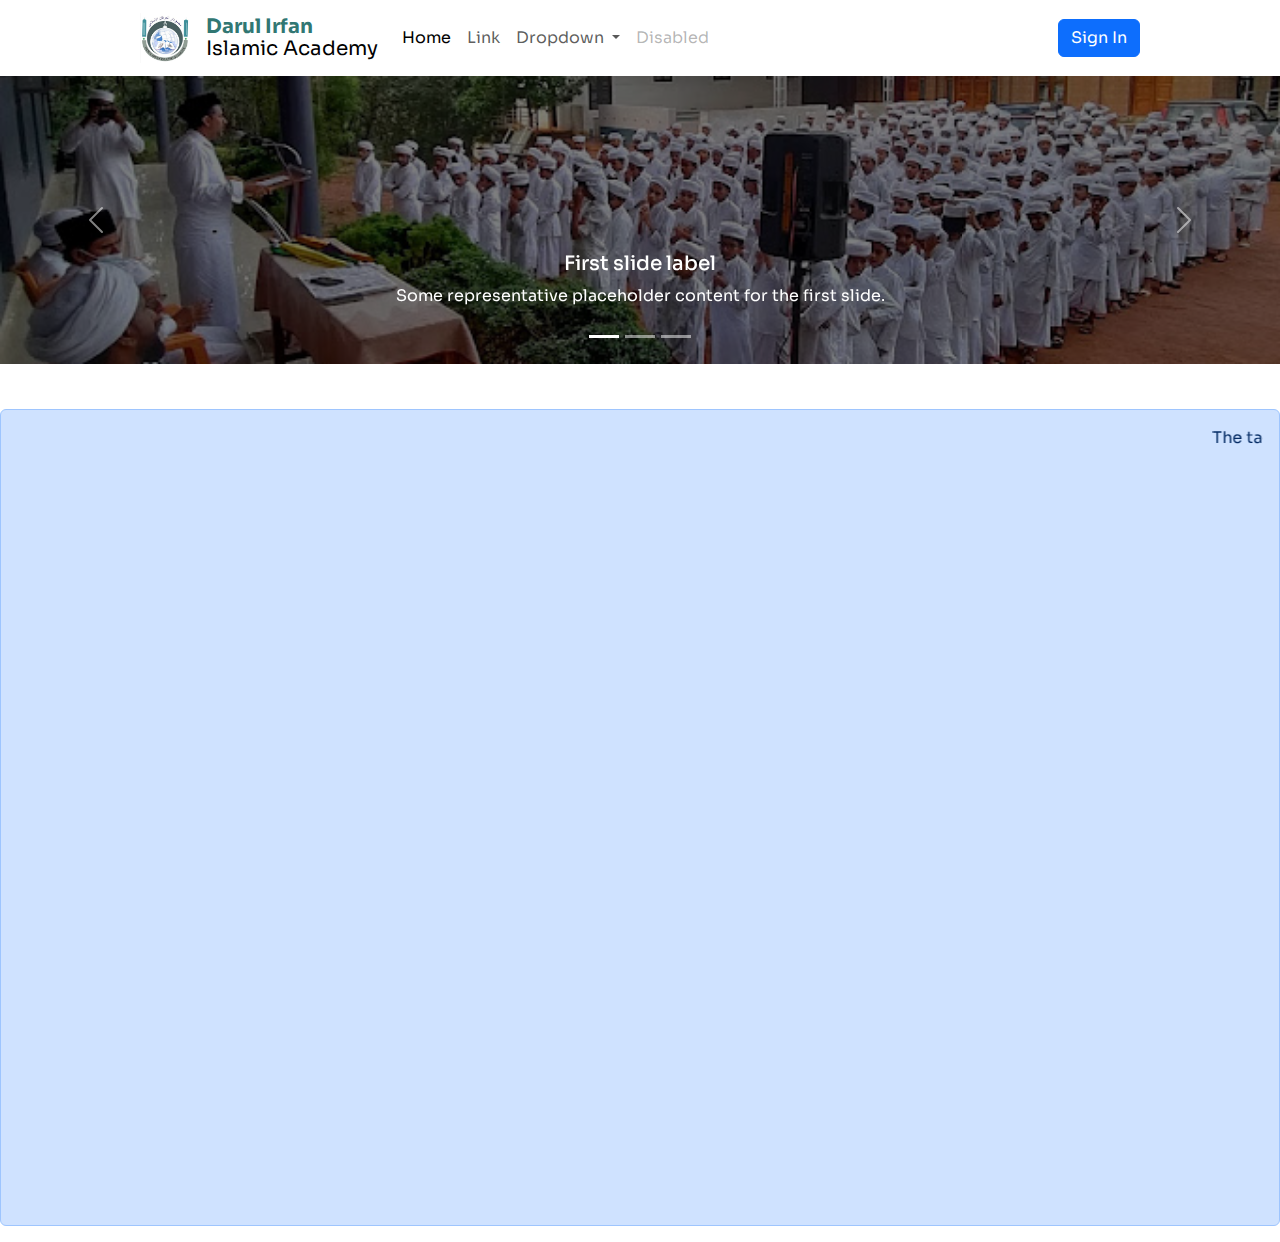
==== index.html @ 83af202c "first commit" ====
<!doctype html>
<html lang="en">
<head>
    <meta charset="UTF-8">
    <meta name="viewport"
          content="width=device-width, user-scalable=no, initial-scale=1.0, maximum-scale=1.0, minimum-scale=1.0">
    <meta http-equiv="X-UA-Compatible" content="ie=edge">
    <title>Document</title>
    <link rel="stylesheet" href="/css/bootstrap.min.css">
    <link rel="stylesheet" href="style.css">
</head>
<body>

<header>
<nav class="navbar navbar-expand-lg bs-body-tertiary">
    <div class="container-fluid">

            <a class="navbar-brand" href="#">
                <img src="/IMGS/unnamed.jpg" alt="Bootstrap" width="50" height="50">
            </a>

        <a class="navbar-brand" href="#"> <span class="di-bold">Darul Irfan</span> <br> <span class="di-nor">Islamic Academy</span> </a>
        <button class="navbar-toggler" type="button" data-bs-toggle="collapse" data-bs-target="#navbarSupportedContent" aria-controls="navbarSupportedContent" aria-expanded="false" aria-label="Toggle navigation">
            <span class="navbar-toggler-icon"></span>
        </button>
        <div class="collapse navbar-collapse" id="navbarSupportedContent">
            <ul class="navbar-nav me-auto mb-2 mb-lg-0">
                <li class="nav-item">
                    <a class="nav-link active" aria-current="page" href="#">Home</a>
                </li>
                <li class="nav-item">
                    <a class="nav-link" href="#">Link</a>
                </li>
                <li class="nav-item dropdown">
                    <a class="nav-link dropdown-toggle" href="#" role="button" data-bs-toggle="dropdown" aria-expanded="false">
                        Dropdown
                    </a>
                    <ul class="dropdown-menu">
                        <li><a class="dropdown-item" href="#">Action</a></li>
                        <li><a class="dropdown-item" href="#">Another action</a></li>
                        <li><hr class="dropdown-divider"></li>
                        <li><a class="dropdown-item" href="#">Something else here</a></li>
                    </ul>
                </li>
                <li class="nav-item">
                    <a class="nav-link disabled">Disabled</a>
                </li>
            </ul>
<!--            <form class="d-flex" role="search">-->
<!--                <input class="form-control me-2" type="search" placeholder="Search" aria-label="Search">-->
<!--                <button class="btn btn-outline-success" type="submit">Search</button>-->
<!--            </form>-->
            <div class="d-grid gap-2 d-md-block">
                <button class="btn btn-primary" type="button">Sign In</button>
<!--                <button class="btn btn-primary" type="button">Button</button>-->
            </div>
        </div>
    </div>
</nav>
</header>

<section>
    <div id="carouselExampleAutoplaying" class="carousel slide" data-bs-ride="carousel">
        <div class="carousel-indicators">
            <button type="button" data-bs-target="#carouselExampleCaptions" data-bs-slide-to="0" class="active" aria-current="true" aria-label="Slide 1"></button>
            <button type="button" data-bs-target="#carouselExampleCaptions" data-bs-slide-to="1" aria-label="Slide 2"></button>
            <button type="button" data-bs-target="#carouselExampleCaptions" data-bs-slide-to="2" aria-label="Slide 3"></button>
        </div>
        <div class="carousel-inner">
            <div class="carousel-item active">
                <img src="/IMGS/1.jpg" class="d-block w-100" alt="...">
                <div class="carousel-caption d-none d-md-block">
                    <h5>First slide label</h5>
                    <p>Some representative placeholder content for the first slide.</p>
                </div>
            </div>
            <div class="carousel-item">
                <img src="/IMGS/2.jpg" class="d-block w-100" alt="...">
                <div class="carousel-caption d-none d-md-block">
                    <h5>First slide label</h5>
                    <p>Some representative placeholder content for the first slide.</p>
                </div>
            </div>
            <div class="carousel-item">
                <img src="/IMGS/3.jpg" class="d-block w-100" alt="...">
                <div class="carousel-caption d-none d-md-block">
                    <h5>First slide label</h5>
                    <p>Some representative placeholder content for the first slide.</p>
                </div>
            </div>
        </div>
        <button class="carousel-control-prev" type="button" data-bs-target="#carouselExampleAutoplaying" data-bs-slide="prev">
            <span class="carousel-control-prev-icon" aria-hidden="true"></span>
            <span class="visually-hidden">Previous</span>
        </button>
        <button class="carousel-control-next" type="button" data-bs-target="#carouselExampleAutoplaying" data-bs-slide="next">
            <span class="carousel-control-next-icon" aria-hidden="true"></span>
            <span class="visually-hidden">Next</span>
        </button>
    </div>
</section>

<section class="space"></section>

<div class="alert alert-primary" role="alert">
    <marquee>The tag is used to create scrolling text in HTML. The text can scroll horizontally from left to right or right to left, or vertically from top to bottom or bottom to top</>
</div>

<section class="space"></section>



<section class="mesg">
    <div class="container text-center msg">
        <div class="heading"> </div>
        <div class="row">
            <div class="col">
                <h2>Mission</h2>
                <p>To develop an Islamic educational framework in order to prepare religious scientists (‘Ulama) who acquire, practice and propagate Islam, being alert of their ultimate responsibilities towards Almighty Allah and towards themselves, family, institution , society , surroundings and private and public resources and to make them capable of competing the shifting trends of modern education.</p>
            </div>
            <div class="col">
                <h2>Vision</h2>
                <p>DHIU aims to be the bastion of expertise in Islamic education that they can restore the dynamic role and educational superiority of past Muslim society in all intellectual programs and that seeks to rekindle the spirit of scholarship in Islamic sciences in the era of ever- changing society due to the innovative growth of modern sciences.</p>
            </div>
            <div class="col">
                <h2>Philosophy
                </h2>
                <p>DHIU is founded upon the educational philosophy of Islam which in turn is inspired by the principles of hierarchy and unity of knowledge in its intents, contents and methods. Therefore, our philosophy is based on; Recognizing Allah, the almighty as the fountain- head of knowledge (al ‘ allam); acknowledging him as the ultimate end of every human endeavors;</p>
            </div>
        </div>
    </div>
</section>

<section class="space"></section>


<section class="centre">
    <div class="card mb-3" style="max-width: 80vw;">
        <div class="row g-0">
            <div class="col-md-4">
                <img src="/IMGS/pr.jpg" class="img-fluid rounded-start" alt="..."">
            </div>
            <div class="col-md-8">
                <div class="card-body">
                    <h5 class="card-title">Principal's message</h5>
                    <p class="card-text">This is a wider card with supporting text below as a natural lead-in to additional content. This content is a little bit longer.</p>
                    <p class="card-text"><small class="text-body-secondary">Abdunnaser Hudawi Payyanad</small></p>
                </div>
            </div>
        </div>
    </div>
</section>

<section class="space"></section>

<script src="/js/bootstrap.bundle.min.js"></script>
</body>
</html>
---- style.css ----
@import url('https://fonts.googleapis.com/css2?family=Sora:wght@100;200;300;400;500;600;700;800&display=swap');

*{
    font-family: 'Sora', sans-serif;
}

body{
    -ms-overflow-style: none;  /* IE and Edge */
    scrollbar-width: none;  /* Firefox */
    overscroll-behavior: none;
}

body::-webkit-scrollbar {
    display: none;
}

.carousel-inner{

}
.carousel-inner::after {
    content: '';
    position: absolute;
    width: 100%;
    height: 100%;
    background-color: rgba(0, 0, 0, 0.5);
    top: 0;
    left: 0;
    z-index: 1;
}

.carousel-caption{
    z-index: 2;

}

.space{
    height: 5vh;
}
.centre{
    display: flex;
    align-items: center;
    justify-content: center;

}

.di-bold{
    color: #317773;
    font-weight: bolder;
    gap: 2px;
}
.navbar-brand{
    line-height: 22px;
}
.navbar{
    padding-left: 10vw;
    padding-right: 10vw;
}
.mesg{
    display: flex;
    align-items: center;
    justify-content: center;
}
.msg{
    max-width: 80vw;
    text-align: justify;
    text-justify: inter-word;

}
.msg p{
    text-align: justify;
    text-justify: inter-word;
}
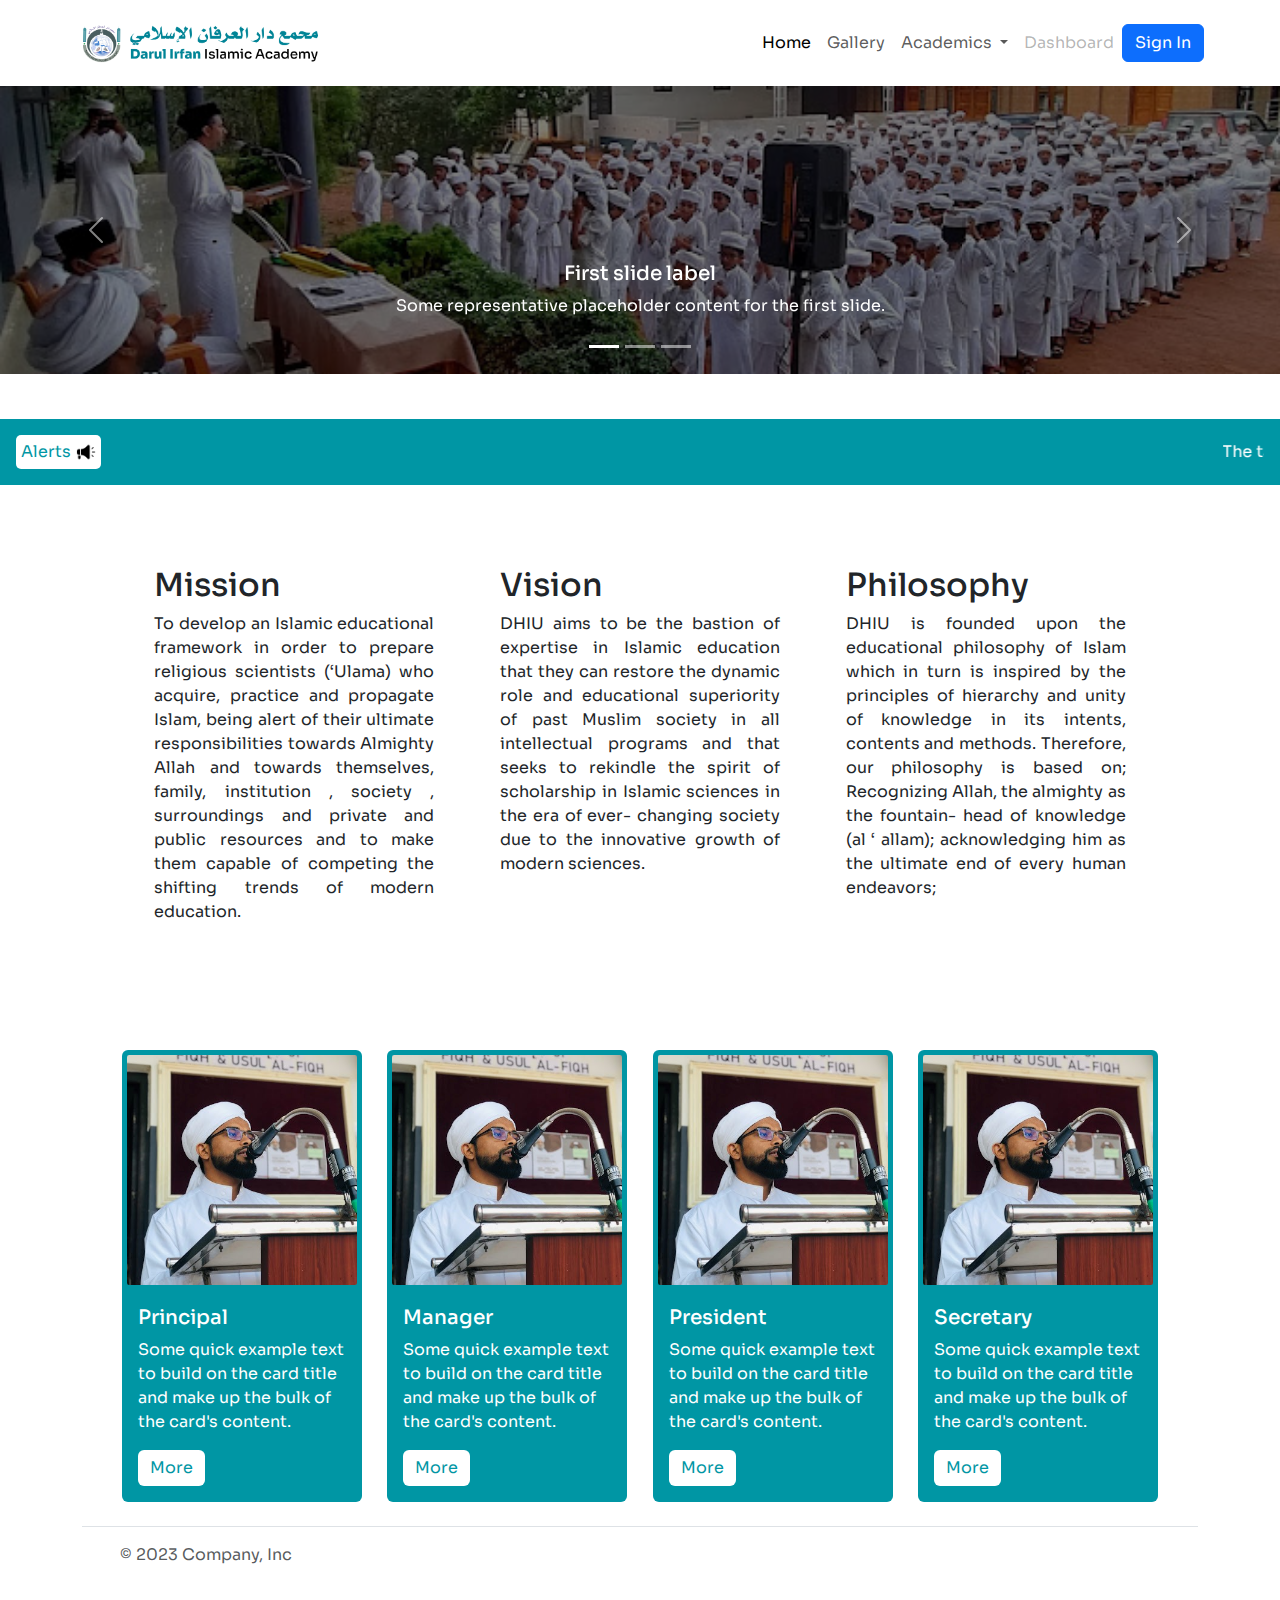
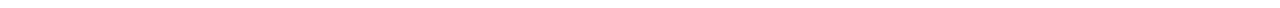
==== commit 8c4686c8: "update" ====
--- a/index.html
+++ b/index.html
@@ -5,45 +5,55 @@
     <meta name="viewport"
           content="width=device-width, user-scalable=no, initial-scale=1.0, maximum-scale=1.0, minimum-scale=1.0">
     <meta http-equiv="X-UA-Compatible" content="ie=edge">
-    <title>Document</title>
+
+    <title>Darul Irfan Islamic Academy</title>
     <link rel="stylesheet" href="/css/bootstrap.min.css">
     <link rel="stylesheet" href="style.css">
+    <link rel="shortcut icon" href="/IMGS/unnamed.jpg" type="image/jpg">
 </head>
 <body>
 
-<header>
+<header class="nvb">
 <nav class="navbar navbar-expand-lg bs-body-tertiary">
+    <!-- <button class="navbar-toggler" type="button" data-bs-toggle="collapse" data-bs-target="#navbarSupportedContent" aria-controls="navbarSupportedContent" aria-expanded="false" aria-label="Toggle navigation">
+        <span class="navbar-toggler-icon"></span>
+    </button> -->
     <div class="container-fluid">
-
-            <a class="navbar-brand" href="#">
-                <img src="/IMGS/unnamed.jpg" alt="Bootstrap" width="50" height="50">
-            </a>
-
-        <a class="navbar-brand" href="#"> <span class="di-bold">Darul Irfan</span> <br> <span class="di-nor">Islamic Academy</span> </a>
+<!--            <a class="navbar-brand" href="#">-->
+<!--                <img src="/IMGS/unnamed.jpg" alt="Bootstrap" width="50" height="50">-->
+<!--            </a>-->
+
+        <a class="navbar-brand" href="#">
+            <img src="/IMGS/logo.png" alt="Bootstrap" width="100%" height="60">
+        </a>
         <button class="navbar-toggler" type="button" data-bs-toggle="collapse" data-bs-target="#navbarSupportedContent" aria-controls="navbarSupportedContent" aria-expanded="false" aria-label="Toggle navigation">
             <span class="navbar-toggler-icon"></span>
         </button>
-        <div class="collapse navbar-collapse" id="navbarSupportedContent">
-            <ul class="navbar-nav me-auto mb-2 mb-lg-0">
+<!--        <a class="navbar-brand" href="#"> <span class="di-bold">Darul Irfan</span> <br> <span class="di-nor">Islamic Academy</span> </a>-->
+        <!-- <button class="navbar-toggler" type="button" data-bs-toggle="collapse" data-bs-target="#navbarSupportedContent" aria-controls="navbarSupportedContent" aria-expanded="false" aria-label="Toggle navigation">
+            <span class="navbar-toggler-icon"></span>
+        </button> -->
+        <div class="collapse navbar-collapse nav-links" id="navbarSupportedContent">
+            <ul class="navbar-nav ms-auto mb-2 mb-lg-0">
                 <li class="nav-item">
                     <a class="nav-link active" aria-current="page" href="#">Home</a>
                 </li>
                 <li class="nav-item">
-                    <a class="nav-link" href="#">Link</a>
+                    <a class="nav-link" href="/gallery.html">Gallery</a>
                 </li>
                 <li class="nav-item dropdown">
                     <a class="nav-link dropdown-toggle" href="#" role="button" data-bs-toggle="dropdown" aria-expanded="false">
-                        Dropdown
+                        Academics
                     </a>
-                    <ul class="dropdown-menu">
-                        <li><a class="dropdown-item" href="#">Action</a></li>
-                        <li><a class="dropdown-item" href="#">Another action</a></li>
-                        <li><hr class="dropdown-divider"></li>
-                        <li><a class="dropdown-item" href="#">Something else here</a></li>
+                    <ul class="dropdown-menu ddm">
+                        <li><a class="dropdown-item" href="#">Secondary</a></li>
+                        <li><a class="dropdown-item" href="#">Senior Secondary</a></li>
+                        
+                        <li><a class="dropdown-item" href="#">Degree</a></li>
                     </ul>
                 </li>
                 <li class="nav-item">
-                    <a class="nav-link disabled">Disabled</a>
+                    <a class="nav-link disabled">Dashboard</a>
                 </li>
             </ul>
 <!--            <form class="d-flex" role="search">-->
@@ -51,13 +61,98 @@
 <!--                <button class="btn btn-outline-success" type="submit">Search</button>-->
 <!--            </form>-->
             <div class="d-grid gap-2 d-md-block">
-                <button class="btn btn-primary" type="button">Sign In</button>
+                <button type="button" class="btn btn-primary" data-bs-toggle="modal" data-bs-target="#exampleModal">Sign In</button>
 <!--                <button class="btn btn-primary" type="button">Button</button>-->
             </div>
         </div>
     </div>
 </nav>
 </header>
+
+<header>
+<nav class="navbar navbar-expand-lg bs-body-tertiary">
+    <!-- <button class="navbar-toggler" type="button" data-bs-toggle="collapse" data-bs-target="#navbarSupportedContent" aria-controls="navbarSupportedContent" aria-expanded="false" aria-label="Toggle navigation">
+        <span class="navbar-toggler-icon"></span>
+    </button> -->
+    <div class="container-fluid">
+<!--            <a class="navbar-brand" href="#">-->
+<!--                <img src="/IMGS/unnamed.jpg" alt="Bootstrap" width="50" height="50">-->
+<!--            </a>-->
+
+        <a class="navbar-brand" href="#">
+            <img src="/IMGS/logo.png" alt="Bootstrap" width="100%" height="60">
+        </a>
+        <button class="navbar-toggler" type="button" data-bs-toggle="collapse" data-bs-target="#navbarSupportedContent" aria-controls="navbarSupportedContent" aria-expanded="false" aria-label="Toggle navigation">
+            <span class="navbar-toggler-icon"></span>
+        </button>
+<!--        <a class="navbar-brand" href="#"> <span class="di-bold">Darul Irfan</span> <br> <span class="di-nor">Islamic Academy</span> </a>-->
+        <!-- <button class="navbar-toggler" type="button" data-bs-toggle="collapse" data-bs-target="#navbarSupportedContent" aria-controls="navbarSupportedContent" aria-expanded="false" aria-label="Toggle navigation">
+            <span class="navbar-toggler-icon"></span>
+        </button> -->
+        <div class="collapse navbar-collapse nav-links" id="navbarSupportedContent">
+            <ul class="navbar-nav ms-auto mb-2 mb-lg-0">
+                <li class="nav-item">
+                    <a class="nav-link active" aria-current="page" href="#">Home</a>
+                </li>
+                <li class="nav-item">
+                    <a class="nav-link" href="/gallery.html">Gallery</a>
+                </li>
+                <li class="nav-item dropdown">
+                    <a class="nav-link dropdown-toggle" href="#" role="button" data-bs-toggle="dropdown" aria-expanded="false">
+                        Academics
+                    </a>
+                    <ul class="dropdown-menu ddm">
+                        <li><a class="dropdown-item" href="#">Secondary</a></li>
+                        <li><a class="dropdown-item" href="#">Senior Secondary</a></li>
+                        
+                        <li><a class="dropdown-item" href="#">Degree</a></li>
+                    </ul>
+                </li>
+                <li class="nav-item">
+                    <a class="nav-link disabled">Dashboard</a>
+                </li>
+            </ul>
+<!--            <form class="d-flex" role="search">-->
+<!--                <input class="form-control me-2" type="search" placeholder="Search" aria-label="Search">-->
+<!--                <button class="btn btn-outline-success" type="submit">Search</button>-->
+<!--            </form>-->
+            <div class="d-grid gap-2 d-md-block">
+                <button type="button" class="btn btn-primary" data-bs-toggle="modal" data-bs-target="#exampleModal">Sign In</button>
+<!--                <button class="btn btn-primary" type="button">Button</button>-->
+            </div>
+        </div>
+    </div>
+</nav>
+</header>
+
+  
+  <!-- Modal -->
+  <div class="modal fade modal-sm" id="exampleModal" tabindex="-1" aria-labelledby="exampleModalLabel" aria-hidden="true">
+    <div class="modal-dialog">
+      <div class="modal-content">
+        <div class="modal-header">
+          <h1 class="modal-title fs-5" id="exampleModalLabel">Sign In</h1>
+          <button type="button" class="btn-close" data-bs-dismiss="modal" aria-label="Close"></button>
+        </div>
+        <div class="modal-body">
+            <form class="sign-form">
+                <div class="mb-3">
+                  <label for="exampleInputEmail1" class="form-label">User Name</label>
+                  <input type="name" required class="form-control" id="exampleInputEmail1" aria-describedby="emailHelp">
+                </div>
+                <div class="mb-3">
+                  <label for="exampleInputPassword1" class="form-label">Password</label>
+                  <input type="password" required class="form-control" id="exampleInputPassword1">
+                </div>
+            
+            <button type="submit" class="btn btn-primary">Submit</button>
+
+        </form>
+        </div>
+
+      </div>
+    </div>
+  </div>
 
 <section>
     <div id="carouselExampleAutoplaying" class="carousel slide" data-bs-ride="carousel">
@@ -102,56 +197,153 @@
 
 <section class="space"></section>
 
-<div class="alert alert-primary" role="alert">
-    <marquee>The tag is used to create scrolling text in HTML. The text can scroll horizontally from left to right or right to left, or vertically from top to bottom or bottom to top</>
+<div class="alert alert-primary alert-box" role="alert">
+    <div class="n-body">
+        <div class="n-head">
+            <span>Alerts</span>
+            <img src="/IMGS/megaphone.png" alt="" style="max-width: 20px;">
+        </div>
+        <marquee>The tag is used to create scrolling text in HTML. The text can scroll horizontally from left to right or right to left, or vertically from top to bottom or bottom to top</marquee>
+
+    </div>
 </div>
 
 <section class="space"></section>
 
 
 
-<section class="mesg">
-    <div class="container text-center msg">
-        <div class="heading"> </div>
-        <div class="row">
-            <div class="col">
-                <h2>Mission</h2>
-                <p>To develop an Islamic educational framework in order to prepare religious scientists (‘Ulama) who acquire, practice and propagate Islam, being alert of their ultimate responsibilities towards Almighty Allah and towards themselves, family, institution , society , surroundings and private and public resources and to make them capable of competing the shifting trends of modern education.</p>
-            </div>
-            <div class="col">
-                <h2>Vision</h2>
-                <p>DHIU aims to be the bastion of expertise in Islamic education that they can restore the dynamic role and educational superiority of past Muslim society in all intellectual programs and that seeks to rekindle the spirit of scholarship in Islamic sciences in the era of ever- changing society due to the innovative growth of modern sciences.</p>
-            </div>
-            <div class="col">
-                <h2>Philosophy
-                </h2>
-                <p>DHIU is founded upon the educational philosophy of Islam which in turn is inspired by the principles of hierarchy and unity of knowledge in its intents, contents and methods. Therefore, our philosophy is based on; Recognizing Allah, the almighty as the fountain- head of knowledge (al ‘ allam); acknowledging him as the ultimate end of every human endeavors;</p>
-            </div>
-        </div>
-    </div>
-</section>
+<!--<section class="mesg">-->
+<!--    <div class="container text-center msg">-->
+<!--        <div class="heading"> </div>-->
+<!--        <div class="row">-->
+<!--            <div class="col">-->
+<!--                <h2>Mission</h2>-->
+<!--                <p>To develop an Islamic educational framework in order to prepare religious scientists (‘Ulama) who acquire, practice and propagate Islam, being alert of their ultimate responsibilities towards Almighty Allah and towards themselves, family, institution , society , surroundings and private and public resources and to make them capable of competing the shifting trends of modern education.</p>-->
+<!--            </div>-->
+<!--            <div class="col">-->
+<!--                <h2>Vision</h2>-->
+<!--                <p>DHIU aims to be the bastion of expertise in Islamic education that they can restore the dynamic role and educational superiority of past Muslim society in all intellectual programs and that seeks to rekindle the spirit of scholarship in Islamic sciences in the era of ever- changing society due to the innovative growth of modern sciences.</p>-->
+<!--            </div>-->
+<!--            <div class="col">-->
+<!--                <h2>Philosophy-->
+<!--                </h2>-->
+<!--                <p>DHIU is founded upon the educational philosophy of Islam which in turn is inspired by the principles of hierarchy and unity of knowledge in its intents, contents and methods. Therefore, our philosophy is based on; Recognizing Allah, the almighty as the fountain- head of knowledge (al ‘ allam); acknowledging him as the ultimate end of every human endeavors;</p>-->
+<!--            </div>-->
+<!--        </div>-->
+<!--    </div>-->
+<!--</section>-->
+
+
+
+<div class="flex">
+
+    <div class="card c-s" style="width: 20rem;">
+        <div class="c-body">
+        <h2>Mission</h2>
+        <p>To develop an Islamic educational framework in order to prepare religious scientists (‘Ulama) who acquire, practice and propagate Islam, being alert of their ultimate responsibilities towards Almighty Allah and towards themselves, family, institution , society , surroundings and private and public resources and to make them capable of competing the shifting trends of modern education.</p>
+         </div>
+    </div>
+
+
+    <div class="card c-s" style="width: 20rem;">
+        <div class="c-body">
+        <h2>Vision</h2>
+        <p>DHIU aims to be the bastion of expertise in Islamic education that they can restore the dynamic role and educational superiority of past Muslim society in all intellectual programs and that seeks to rekindle the spirit of scholarship in Islamic sciences in the era of ever- changing society due to the innovative growth of modern sciences.</p>
+    </div>
+    </div>
+
+    <div class="card c-s" style="width: 20rem;">
+        <div class="c-body">
+        <h2>Philosophy
+        </h2>
+        <p>DHIU is founded upon the educational philosophy of Islam which in turn is inspired by the principles of hierarchy and unity of knowledge in its intents, contents and methods. Therefore, our philosophy is based on; Recognizing Allah, the almighty as the fountain- head of knowledge (al ‘ allam); acknowledging him as the ultimate end of every human endeavors;</p>
+        </div>
+    </div>
+
+
+</div>
+<!--<section class="space"></section>-->
+
+
+<!--<section class="centre">-->
+<!--    <div class="card mb-3" style="max-width: 80vw;">-->
+<!--        <div class="row g-0">-->
+<!--            <div class="col-md-4">-->
+<!--                <img src="/IMGS/pr.jpg" class="img-fluid rounded-start" alt="..."">-->
+<!--            </div>-->
+<!--            <div class="col-md-8">-->
+<!--                <div class="card-body">-->
+<!--                    <h5 class="card-title">Principal's message</h5>-->
+<!--                    <p class="card-text">This is a wider card with supporting text below as a natural lead-in to additional content. This content is a little bit longer.</p>-->
+<!--                    <p class="card-text"><small class="text-body-secondary">Abdunnaser Hudawi Payyanad</small></p>-->
+<!--                </div>-->
+<!--            </div>-->
+<!--        </div>-->
+<!--    </div>-->
+<!--</section>-->
 
 <section class="space"></section>
-
-
-<section class="centre">
-    <div class="card mb-3" style="max-width: 80vw;">
-        <div class="row g-0">
-            <div class="col-md-4">
-                <img src="/IMGS/pr.jpg" class="img-fluid rounded-start" alt="..."">
-            </div>
-            <div class="col-md-8">
-                <div class="card-body">
-                    <h5 class="card-title">Principal's message</h5>
-                    <p class="card-text">This is a wider card with supporting text below as a natural lead-in to additional content. This content is a little bit longer.</p>
-                    <p class="card-text"><small class="text-body-secondary">Abdunnaser Hudawi Payyanad</small></p>
-                </div>
-            </div>
-        </div>
-    </div>
-</section>
-
 <section class="space"></section>
+
+<div class="flex">
+
+<div class="card c-b" style="width: 15rem;">
+    <img src="/IMGS/pr.jpg" class="card-img-top" alt="...">
+    <div class="card-body">
+        <h5 class="card-title">Principal</h5>
+        <p class="card-text">Some quick example text to build on the card title and make up the bulk of the card's content.</p>
+        <a href="#" class="btn btn-primary btn-w">More</a>
+    </div>
+</div>
+
+    <div class="card c-b" style="width: 15rem;">
+        <img src="/IMGS/pr.jpg" class="card-img-top" alt="...">
+        <div class="card-body">
+            <h5 class="card-title">Manager</h5>
+            <p class="card-text">Some quick example text to build on the card title and make up the bulk of the card's content.</p>
+            <a href="#" class="btn btn-primary btn-w">More</a>
+        </div>
+    </div>
+
+    <div class="card c-b" style="width: 15rem;">
+        <img src="/IMGS/pr.jpg" class="card-img-top" alt="...">
+        <div class="card-body">
+            <h5 class="card-title">President</h5>
+            <p class="card-text">Some quick example text to build on the card title and make up the bulk of the card's content.</p>
+            <a href="#" class="btn btn-primary btn-w">More</a>
+        </div>
+    </div>
+
+    <div class="card c-b" style="width: 15rem;">
+        <img src="/IMGS/pr.jpg" class="card-img-top" alt="...">
+        <div class="card-body">
+            <h5 class="card-title">Secretary</h5>
+            <p class="card-text">Some quick example text to build on the card title and make up the bulk of the card's content.</p>
+            <a href="#" class="btn btn-primary btn-w">More</a>
+        </div>
+    </div>
+
+
+</div>
+
+<footer>
+    <div class="container">
+        <footer class="d-flex flex-wrap justify-content-between align-items-center py-3 my-4 border-top">
+          <div class="col-md-4 d-flex align-items-center">
+            <a href="/" class="mb-3 me-2 mb-md-0 text-body-secondary text-decoration-none lh-1">
+              <svg class="bi" width="30" height="24"><use xlink:href="#bootstrap"></use></svg>
+            </a>
+            <span class="mb-3 mb-md-0 text-body-secondary">© 2023 Company, Inc</span>
+          </div>
+      
+          <ul class="nav col-md-4 justify-content-end list-unstyled d-flex">
+            <li class="ms-3"><a class="text-body-secondary" href="#"><svg class="bi" width="24" height="24"><use xlink:href="#twitter"></use></svg></a></li>
+            <li class="ms-3"><a class="text-body-secondary" href="#"><svg class="bi" width="24" height="24"><use xlink:href="#instagram"></use></svg></a></li>
+            <li class="ms-3"><a class="text-body-secondary" href="#"><svg class="bi" width="24" height="24"><use xlink:href="#facebook"></use></svg></a></li>
+          </ul>
+        </footer>
+      </div>
+</footer>
 
 <script src="/js/bootstrap.bundle.min.js"></script>
 </body>
--- a/style.css
+++ b/style.css
@@ -8,6 +8,7 @@
     -ms-overflow-style: none;  /* IE and Edge */
     scrollbar-width: none;  /* Firefox */
     overscroll-behavior: none;
+    /* padding: 0 5vw; */
 }
 
 body::-webkit-scrollbar {
@@ -52,8 +53,8 @@
     line-height: 22px;
 }
 .navbar{
-    padding-left: 10vw;
-    padding-right: 10vw;
+    padding-left: 5vw;
+    padding-right: 5vw;
 }
 .mesg{
     display: flex;
@@ -66,7 +67,122 @@
     text-justify: inter-word;
 
 }
-.msg p{
+.row p{
     text-align: justify;
     text-justify: inter-word;
-}+}
+
+.flex{
+    display: flex;
+    /*align-items: center;*/
+    justify-content: center;
+    gap:2vw;
+    flex-wrap: wrap;
+
+}
+.c-s{
+    border: none;
+}
+.row{
+    /*grid-template-columns: repeat(auto-fill, 186px);*/
+    place-content: end center;
+    gap: 2vw;
+
+}
+.card img{
+    padding: 5px;
+    border-radius: 3%;
+}
+.c-b{
+    border-style: none;
+    background: #0096a4;
+    border-radius: 5;
+    /*max-width: 16vw;*/
+
+}
+.card-body h5{
+    color: white;
+}
+.card-body p{
+    color: white;
+}
+.alert-box{
+    border-radius: 0;
+    border: none;
+    background-color: #0096a4;
+}
+.alert-box marquee{
+    color: white;
+}
+.c-body{
+    text-align: justify;
+    padding: 20px;
+    
+}
+.navbar-toggler{
+    border: none;
+
+}
+.navbar-toggler-icon{
+    max-width: 5vw;
+
+}
+.btn-w{
+    color: #0096a4;
+    background-color: white;
+    border: none;
+}
+.n-body{
+display: flex;
+justify-content: center;
+align-items: center;
+gap: 1vw;
+flex-wrap: auto;
+}
+.n-head{
+    background-color: white;
+    padding: 5px;
+    border-radius: 5px;
+    display: flex;
+    justify-content: center;
+    align-items: center;
+    color: #0096a4;
+    gap:5px
+}
+.modal-body, .modal-header, .modal-footer{
+    border: none;
+}
+.sign-form{
+    border: none;
+}
+.mdf{
+
+}
+
+.dropdown:hover .dropdown-menu {
+    display: block;
+    margin-top: 0; /* remove the gap so it doesn't close */
+}
+
+.ddm{
+    border: none;
+    border-radius: 0;
+    background-color: rgba(255, 255, 255, 0.774);
+    transition: all 0.2s linear;
+}
+.ddm:hover{
+    background-color: white;
+}
+.nvb{
+    position: fixed;
+    top: 0;
+    z-index: 10;
+    background-color: white;
+    width: 100vw;
+}
+
+
+
+
+
+/* <- Gallery styles -> */
